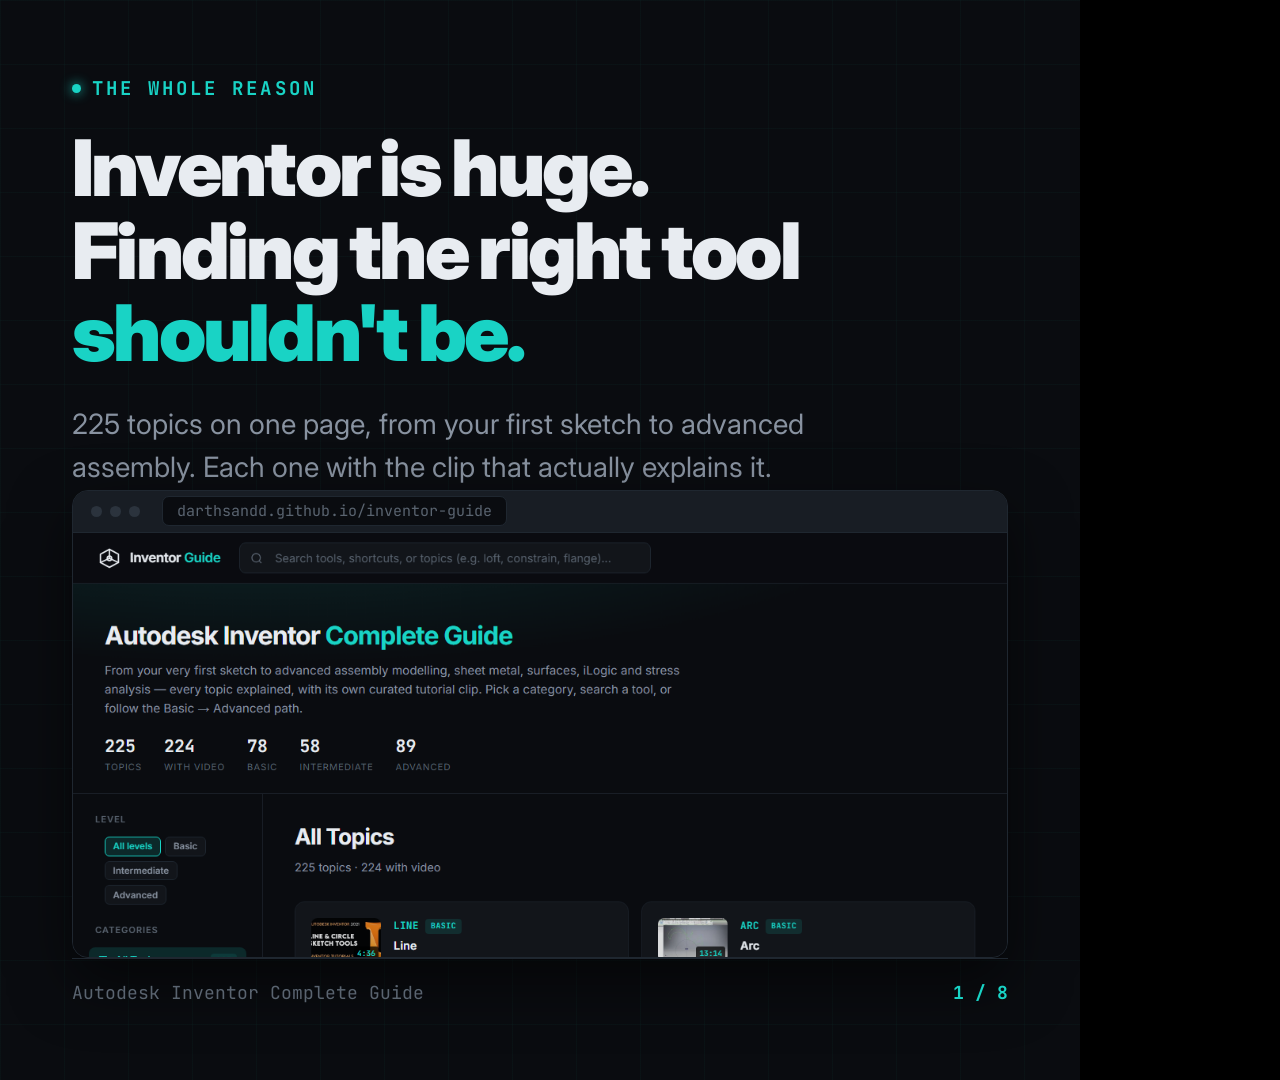
==== linkedin/_one1.html @ 45436256 "Add LinkedIn carousel (8 slides) and post copy" ====
<!DOCTYPE html>
<html lang="en">
<head>
<meta charset="UTF-8">
<style>
  @import url('https://fonts.googleapis.com/css2?family=Inter:wght@400;500;600;700;800;900&family=JetBrains+Mono:wght@400;600;700&display=swap');
  *{margin:0;padding:0;box-sizing:border-box}
  :root{
    --bg:#0a0c10; --surface:#12151a; --surface-2:#181d24; --border:#1f2730;
    --text:#e8ecf1; --text-2:#8892a0; --text-3:#5a6470;
    --accent:#19d3c5; --orange:#ff8a3d; --red:#ff476e;
  }
  body{background:#000;font-family:'Inter',sans-serif}
  .slide{
    width:1080px;height:1080px;position:relative;overflow:hidden;
    background:var(--bg);color:var(--text);display:flex;flex-direction:column;
    padding:76px 72px;
  }
  .slide::before{
    content:'';position:absolute;inset:0;
    background-image:linear-gradient(rgba(25,211,197,.03) 1px,transparent 1px),
                     linear-gradient(90deg,rgba(25,211,197,.03) 1px,transparent 1px);
    background-size:64px 64px;pointer-events:none;
  }
  .inner{position:relative;z-index:2;display:flex;flex-direction:column;height:100%}
  .foot{
    margin-top:auto;display:flex;justify-content:space-between;align-items:center;
    font-family:'JetBrains Mono',monospace;font-size:18px;color:var(--text-3);
    border-top:1px solid var(--border);padding-top:22px;
  }
  .foot .n{color:var(--accent);font-weight:700}
  h1{font-size:78px;font-weight:900;line-height:1.06;letter-spacing:-.035em}
  h2{font-size:58px;font-weight:800;line-height:1.13;letter-spacing:-.03em}
  .hl{color:var(--accent)}
  p{font-size:28px;color:var(--text-2);line-height:1.55;font-weight:400}
  .tag{
    font-family:'JetBrains Mono',monospace;font-size:19px;font-weight:700;
    letter-spacing:.16em;text-transform:uppercase;color:var(--accent);
    display:flex;align-items:center;gap:11px;margin-bottom:26px;
  }
  .tag i{width:9px;height:9px;border-radius:50%;background:var(--accent);box-shadow:0 0 12px var(--accent);font-style:normal}

  /* browser chrome frame around a real screenshot */
  .frame{
    border:1px solid var(--border);border-radius:16px;overflow:hidden;
    background:var(--surface);box-shadow:0 24px 60px rgba(0,0,0,.55);
  }
  .bar{
    height:42px;background:var(--surface-2);display:flex;align-items:center;gap:8px;
    padding:0 18px;border-bottom:1px solid var(--border);
  }
  .bar span{width:11px;height:11px;border-radius:50%;background:#2b333d}
  .bar .url{
    margin-left:14px;font-family:'JetBrains Mono',monospace;font-size:15px;color:var(--text-3);
    background:var(--bg);border:1px solid var(--border);border-radius:7px;padding:4px 14px;
  }
  .frame img{display:block;width:100%}

  /* big statement */
  .big{font-size:62px;font-weight:800;line-height:1.15;letter-spacing:-.03em;margin-top:auto;margin-bottom:auto}

  /* level columns */
  .levels{margin-top:40px;display:grid;grid-template-columns:1fr 1fr 1fr;gap:18px}
  .lv{background:var(--surface);border:1px solid var(--border);border-radius:16px;padding:30px 26px;display:flex;flex-direction:column;gap:14px}
  .lv .lv-h{display:flex;align-items:center;gap:10px;font-family:'JetBrains Mono',monospace;
            font-size:17px;font-weight:700;letter-spacing:.08em;text-transform:uppercase;color:var(--text-2)}
  .lv .lv-h .dot{width:11px;height:11px;border-radius:50%}
  .lv.b .lv-h .dot{background:var(--accent);box-shadow:0 0 10px var(--accent)}
  .lv.i .lv-h .dot{background:var(--orange);box-shadow:0 0 10px var(--orange)}
  .lv.a .lv-h .dot{background:var(--red);box-shadow:0 0 10px var(--red)}
  .lv .lv-n{font-size:56px;font-weight:800;line-height:1;font-family:'JetBrains Mono',monospace}
  .lv.b .lv-n{color:var(--accent)} .lv.i .lv-n{color:var(--orange)} .lv.a .lv-n{color:var(--red)}
  .lv p{font-size:20px;line-height:1.45;color:var(--text-3)}

  /* topic chips */
  .chips{display:flex;flex-wrap:wrap;gap:12px;margin-top:36px;max-width:900px}
  .chip{font-family:'JetBrains Mono',monospace;font-size:22px;font-weight:600;color:var(--text);
        background:var(--surface);border:1px solid var(--border);border-radius:11px;padding:12px 20px}
  .chip.hi{color:var(--bg);background:var(--accent);border-color:var(--accent)}

  .cta{
    margin-top:auto;border:1px solid #12b3a8;border-radius:20px;padding:40px 42px;
    background:linear-gradient(135deg,rgba(25,211,197,.12),rgba(255,138,61,.07));
  }
  .cta h3{font-size:38px;font-weight:800;letter-spacing:-.02em}
  .cta p{font-size:24px;margin-top:12px}
  .cta .u{font-family:'JetBrains Mono',monospace;font-size:26px;color:var(--accent);
          font-weight:700;margin-top:18px}
</style>
<style>body{margin:0}.slide{display:none!important}.slide#s1{display:flex!important}</style></head>
<body>

<!-- 1 — HOOK (real screenshot) -->
<div class="slide" id="s1">
  <div class="inner">
    <div class="tag"><i></i>The whole reason</div>
    <h1>Inventor is huge.<br>Finding the right tool<br><span class="hl">shouldn't be.</span></h1>
    <p style="margin-top:28px;max-width:800px">225 topics on one page, from your first sketch to advanced assembly. Each one with the clip that actually explains it.</p>
    <div class="frame" style="margin-top:auto">
      <div class="bar"><span></span><span></span><span></span><div class="url">darthsandd.github.io/inventor-guide</div></div>
      <img src="shots/crop-desktop.png" alt="The guide">
    </div>
    <div class="foot"><span>Autodesk Inventor Complete Guide</span><span class="n">1 / 8</span></div>
  </div>
</div>

<!-- 2 — THE PROBLEM -->
<div class="slide" id="s2">
  <div class="inner">
    <div class="tag"><i></i>Sound familiar?</div>
    <div class="big" style="font-size:54px">
      You need one tool.<br>
      You open YouTube.<br>
      You sit through <span class="hl">30 seconds of intro</span><br>
      to find the <span class="hl">20 seconds</span> you needed.
    </div>
    <p>Then you do it again next week, because you forgot to bookmark it.</p>
    <div class="foot"><span>Autodesk Inventor Complete Guide</span><span class="n">2 / 8</span></div>
  </div>
</div>

<!-- 3 — THE SITE (real desktop screenshot) -->
<div class="slide" id="s3">
  <div class="inner">
    <div class="tag"><i></i>So this exists</div>
    <h2>225 topics.<br>18 categories. <span class="hl">One page.</span></h2>
    <div class="frame" style="margin-top:34px">
      <div class="bar"><span></span><span></span><span></span><div class="url">darthsandd.github.io/inventor-guide</div></div>
      <img src="shots/crop-desktop2.png" alt="Desktop view">
    </div>
    <div class="foot"><span>Autodesk Inventor Complete Guide</span><span class="n">3 / 8</span></div>
  </div>
</div>

<!-- 4 — LEVEL PATH -->
<div class="slide" id="s4">
  <div class="inner">
    <div class="tag"><i></i>A real learning path</div>
    <h2>Basic to Advanced,<br>tagged on <span class="hl">every card.</span></h2>
    <div class="levels">
      <div class="lv b"><div class="lv-h"><span class="dot"></span>Basic</div><div class="lv-n">78</div><p>Sketching, extrude, revolve, hole, fillet, constraints.</p></div>
      <div class="lv i"><div class="lv-h"><span class="dot"></span>Intermediate</div><div class="lv-n">58</div><p>Patterns, sheet metal, drawings, parameters, BOM.</p></div>
      <div class="lv a"><div class="lv-h"><span class="dot"></span>Advanced</div><div class="lv-n">89</div><p>Loft, surfaces, iLogic, dynamic simulation, assemblies.</p></div>
    </div>
    <p style="margin-top:34px;max-width:860px">Filter by level and work up in order. No guessing what to learn next.</p>
    <div class="foot"><span>Autodesk Inventor Complete Guide</span><span class="n">4 / 8</span></div>
  </div>
</div>

<!-- 5 — ASSEMBLY FOCUS -->
<div class="slide" id="s5">
  <div class="inner">
    <div class="tag"><i></i>Where it gets hard</div>
    <h2>Assembly is the part<br>most people <span class="hl">never fully learn.</span></h2>
    <div class="chips">
      <span class="chip hi">Constrain</span><span class="chip hi">Joints</span><span class="chip hi">iMates</span>
      <span class="chip">Mate / Flush</span><span class="chip">Insert</span><span class="chip">Component Pattern</span>
      <span class="chip">Bill of Materials</span><span class="chip">Drive Constraint</span><span class="chip">Positional Reps</span>
      <span class="chip">Adaptive Parts</span><span class="chip">Skeleton &amp; Top-Down</span><span class="chip">Frame Generator</span>
      <span class="chip">Weldments</span><span class="chip">Interference</span>
    </div>
    <p style="margin-top:auto;max-width:900px">28 assembly topics, plus 15 more advanced ones. Every joint type, every constraint, each with a clip that shows it working.</p>
    <div class="foot"><span>Autodesk Inventor Complete Guide</span><span class="n">5 / 8</span></div>
  </div>
</div>

<!-- 6 — MOBILE (real mobile screenshot) -->
<div class="slide" id="s6">
  <div class="inner">
    <div class="tag"><i></i>And on your phone</div>
    <h2>Because that's where<br>you <span class="hl">actually</span> look things up.</h2>
    <div style="display:flex;gap:36px;margin-top:36px;align-items:flex-start">
      <div class="frame" style="width:392px;flex:0 0 auto">
        <div class="bar"><span></span><span></span><span></span></div>
        <img src="shots/mobile-true.png" alt="Mobile view">
      </div>
      <div style="padding-top:24px">
        <p style="font-size:26px">Search, filter by level, copy the tool name, hit play.</p>
        <p style="font-size:26px;margin-top:20px">No app. No signup. No email.</p>
        <p style="font-size:26px;margin-top:20px">It's a web page. It just works.</p>
      </div>
    </div>
    <div class="foot"><span>Autodesk Inventor Complete Guide</span><span class="n">6 / 8</span></div>
  </div>
</div>

<!-- 7 — THE HONEST BIT -->
<div class="slide" id="s7">
  <div class="inner">
    <div class="tag"><i></i>The boring part nobody sees</div>
    <div class="big">
      Every video was<br>checked <span class="hl">by hand.</span>
    </div>
    <p style="max-width:860px">224 of 225 topics have a clip matched to that exact tool, then verified live against YouTube. A clip is never borrowed from a similarly-named tool.</p>
    <p style="max-width:860px;margin-top:18px">For the one topic with no decent clip, the card just says <span class="hl">"no clip"</span> rather than quietly playing the wrong thing.</p>
    <div class="foot"><span>Autodesk Inventor Complete Guide</span><span class="n">7 / 8</span></div>
  </div>
</div>

<!-- 8 — CTA -->
<div class="slide" id="s8">
  <div class="inner">
    <div class="tag"><i></i>Free, if you want it</div>
    <h2>Bookmark it.<br>Save yourself the <span class="hl">next search.</span></h2>
    <div class="cta">
      <h3>Autodesk Inventor Complete Guide</h3>
      <p>225 topics · 18 categories · 224 clips, matched to the exact tool.</p>
      <div class="u">darthsandd.github.io/inventor-guide</div>
    </div>
    <p style="margin-top:28px;font-size:25px">What's the Inventor tool you still look up every time?</p>
    <div class="foot"><span>Built by Darren Lieu</span><span class="n">8 / 8</span></div>
  </div>
</div>

</body>
</html>
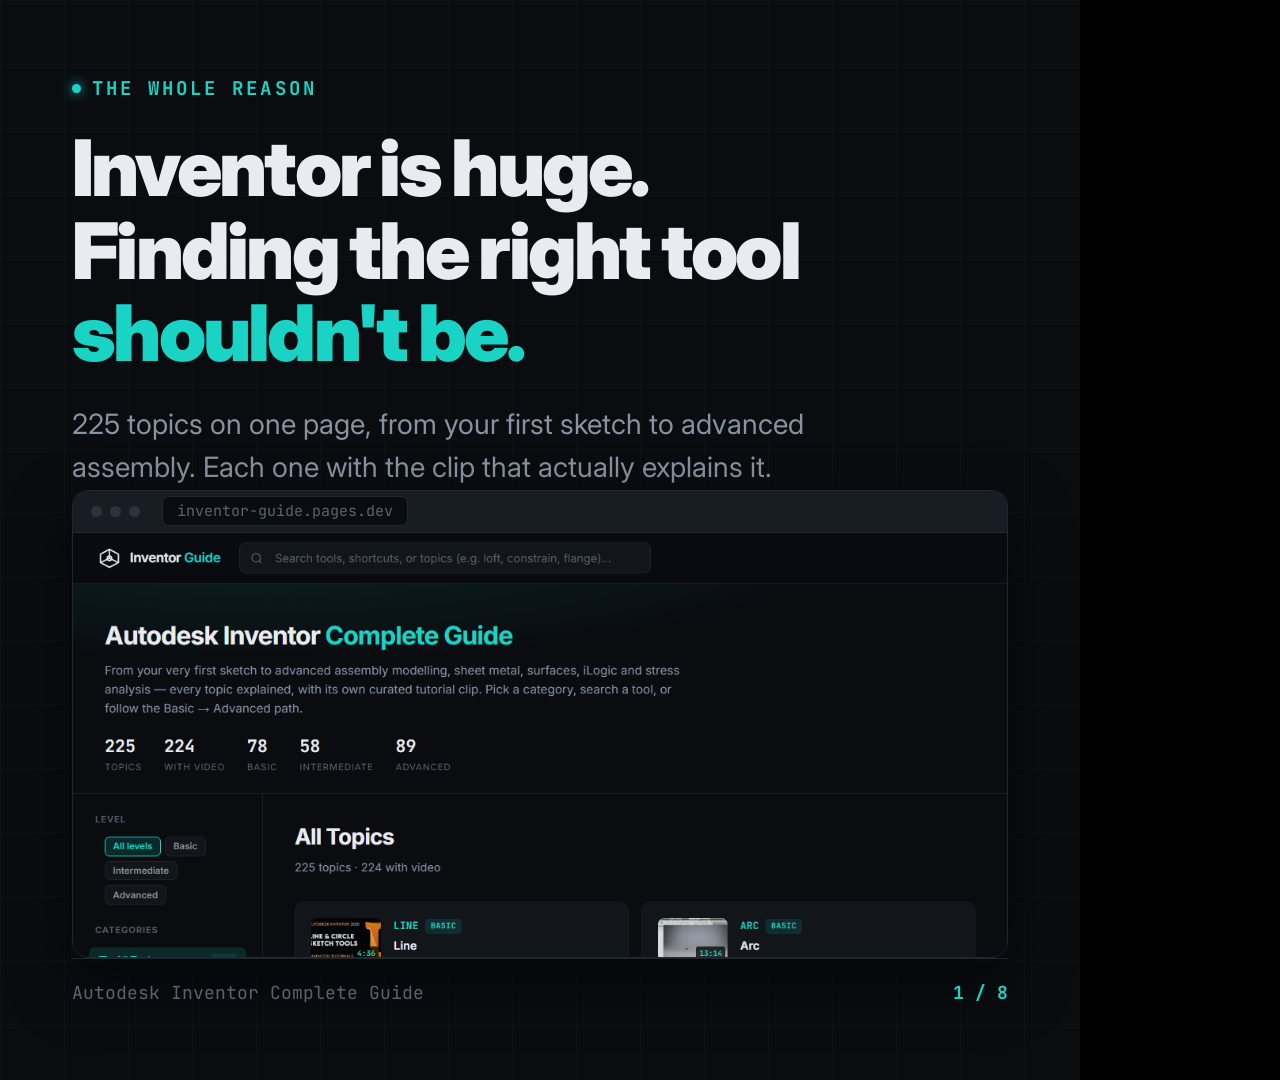
==== commit 75ca67d6: "Update site footer with Cloudflare Pages address" ====
--- a/linkedin/_one1.html
+++ b/linkedin/_one1.html
@@ -97,7 +97,7 @@
     <h1>Inventor is huge.<br>Finding the right tool<br><span class="hl">shouldn't be.</span></h1>
     <p style="margin-top:28px;max-width:800px">225 topics on one page, from your first sketch to advanced assembly. Each one with the clip that actually explains it.</p>
     <div class="frame" style="margin-top:auto">
-      <div class="bar"><span></span><span></span><span></span><div class="url">darthsandd.github.io/inventor-guide</div></div>
+      <div class="bar"><span></span><span></span><span></span><div class="url">inventor-guide.pages.dev</div></div>
       <img src="shots/crop-desktop.png" alt="The guide">
     </div>
     <div class="foot"><span>Autodesk Inventor Complete Guide</span><span class="n">1 / 8</span></div>
@@ -125,7 +125,7 @@
     <div class="tag"><i></i>So this exists</div>
     <h2>225 topics.<br>18 categories. <span class="hl">One page.</span></h2>
     <div class="frame" style="margin-top:34px">
-      <div class="bar"><span></span><span></span><span></span><div class="url">darthsandd.github.io/inventor-guide</div></div>
+      <div class="bar"><span></span><span></span><span></span><div class="url">inventor-guide.pages.dev</div></div>
       <img src="shots/crop-desktop2.png" alt="Desktop view">
     </div>
     <div class="foot"><span>Autodesk Inventor Complete Guide</span><span class="n">3 / 8</span></div>
@@ -205,7 +205,7 @@
     <div class="cta">
       <h3>Autodesk Inventor Complete Guide</h3>
       <p>225 topics · 18 categories · 224 clips, matched to the exact tool.</p>
-      <div class="u">darthsandd.github.io/inventor-guide</div>
+      <div class="u">inventor-guide.pages.dev</div>
     </div>
     <p style="margin-top:28px;font-size:25px">What's the Inventor tool you still look up every time?</p>
     <div class="foot"><span>Built by Darren Lieu</span><span class="n">8 / 8</span></div>
